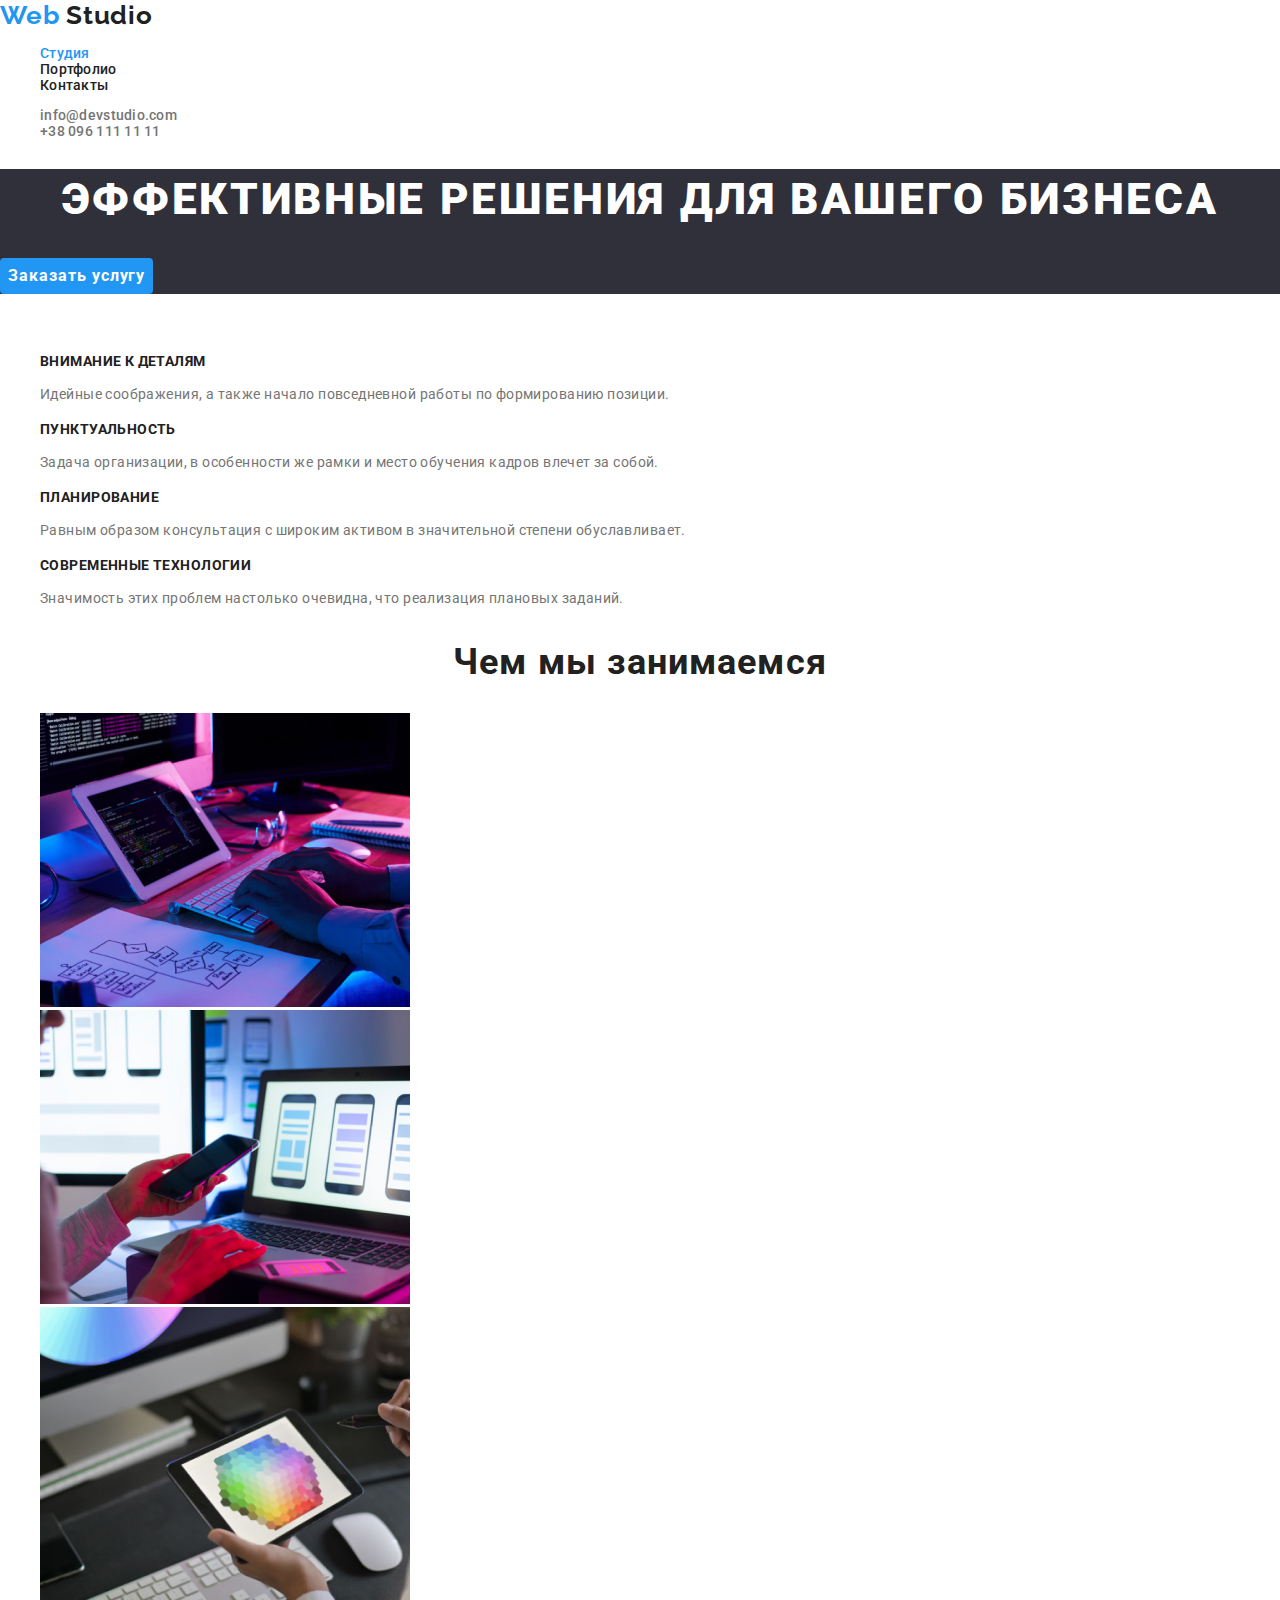
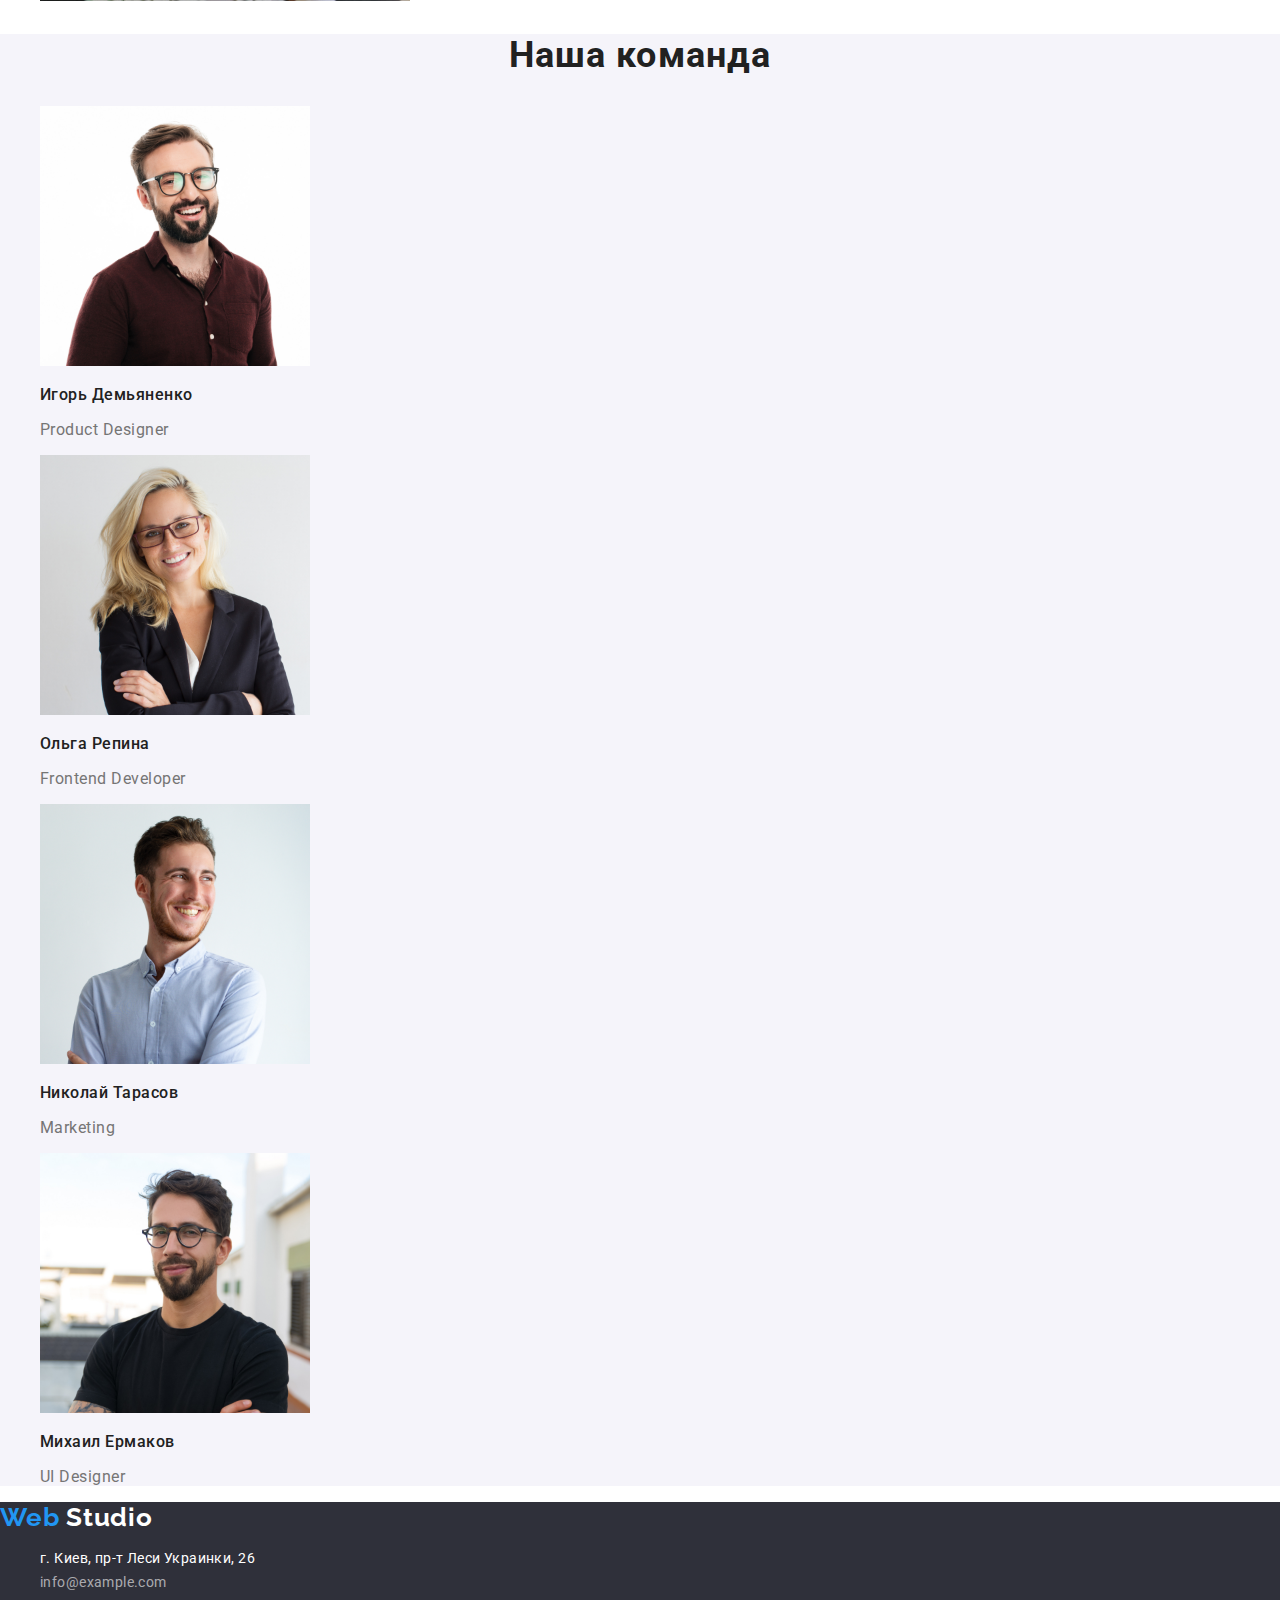
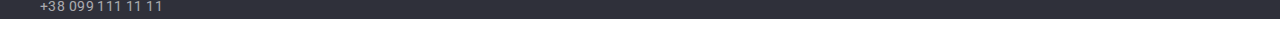
==== index.html @ 41c21199 "moved from hw-02" ====
<!DOCTYPE html>
<html lang="ru">
  <head>
    <meta charset="UTF-8" />
    <meta name="viewport" content="width=device-width, initial-scale=1.0" />
    <title>Web Studio</title>
    <link rel="preconnect" href="https://fonts.gstatic.com" />
    <link
      href="https://fonts.googleapis.com/css2?family=Raleway:wght@700&family=Roboto:wght@400;500;700;900&display=swap"
      rel="stylesheet"
    />
    <link rel="stylesheet" href="./css/modern-normalize.css" />
    <link rel="stylesheet" href="./css/styles.css" />
  </head>
  <body>
    <header class="header">
      <nav class="navigation">
        <a class="header-logo-link" href="./"><span lang="en" class="logo-decoration">Web</span> Studio</a>
        <ul class="header-nav-list list-customization">
          <li class="header-nav-point"><a class="header-nav-link page" href="">Студия</a></li>
          <li class="header-nav-point">
            <a class="header-nav-link" href="./portfolio.html">Портфолио</a>
          </li>
          <li class="header-nav-point"><a class="header-nav-link" href="">Контакты</a></li>
        </ul>
      </nav>
      <ul class="contacts list-customization">
        <li class="contacts-list">
          <a class="contacts-link" href="mailto:info@devstudio.com">info@devstudio.com</a>
        </li>
        <li class="contacts-list">
          <a class="contacts-link" href="tel:+380961111111">+38 096 111 11 11</a>
        </li>
      </ul>
    </header>

    <main>
      <!--наш герой-->
      <section class="hero">
        <h1 class="hero-title">Эффективные решения для вашего бизнеса</h1>
        <button class="btn" type="button">Заказать услугу</button>
      </section>
      <section class="advantages">
        <h2 class="hidden-title">Наши преимущества</h2>
        <ul class="advantages-list list-customization">
          <li class="advantages-list-point">
            <h3 class="advantages-list-title">Внимание к деталям</h3>
            <p class="advantages-list-text">
              Идейные соображения, а также начало повседневной работы по формированию позиции.
            </p>
          </li>
          <li class="advantages-list-point">
            <h3 class="advantages-list-title">Пунктуальность</h3>
            <p class="advantages-list-text">
              Задача организации, в особенности же рамки и место обучения кадров влечет за собой.
            </p>
          </li>
          <li class="advantages-list-point">
            <h3 class="advantages-list-title">Планирование</h3>
            <p class="advantages-list-text">
              Равным образом консультация с широким активом в значительной степени обуславливает.
            </p>
          </li>
          <li class="advantages-list-point">
            <h3 class="advantages-list-title">Современные технологии</h3>
            <p class="advantages-list-text">
              Значимость этих проблем настолько очевидна, что реализация плановых заданий.
            </p>
          </li>
        </ul>
      </section>
      <section class="services">
        <h2 class="services-title">Чем мы занимаемся</h2>
        <ul class="services-list list-customization">
          <li class="services-list-point">
            <img
              class="services-list-img"
              src="./img/section1/img1.jpg"
              alt="Набирает код на клавиатуре"
              width="370"
              height="294"
            />
          </li>
          <li class="services-list-point">
            <img
              class="services-list-img"
              src="./img/section1/img2.jpg"
              alt="Работа над интерфейсом приложения"
              width="370"
              height="294"
            />
          </li>
          <li class="services-list-point">
            <img
              class="services-list-img"
              src="./img/section1/img3.jpg"
              alt="Подбирает оттенок"
              width="370"
              height="294"
            />
          </li>
        </ul>
      </section>
      <section class="team">
        <h2 class="team-title">Наша команда</h2>
        <ul class="team-list list-customization">
          <li class="team-list-point">
            <img
              class="team-list-img"
              src="./img/workers/img1.jpg"
              alt="фото дизайнера"
              width="270"
              height="260"
            />
            <h3 class="team-list-title">Игорь Демьяненко</h3>
            <p class="team-list-description" lang="en">Product Designer</p>
          </li>
          <li class="team-list-point">
            <img
              class="team-list-img"
              src="./img/workers/img2.jpg"
              alt="фото разработчика"
              width="270"
              height="260"
            />
            <h3 class="team-list-title">Ольга Репина</h3>
            <p class="team-list-description" lang="en">Frontend Developer</p>
          </li>
          <li class="team-list-point">
            <img
              class="team-list-img"
              src="./img/workers/img3.jpg"
              alt="фото маркетолога"
              width="270"
              height="260"
            />
            <h3 class="team-list-title">Николай Тарасов</h3>
            <p class="team-list-description" lang="en">Marketing</p>
          </li>
          <li class="team-list-point">
            <img
              class="team-list-img"
              src="./img/workers/img4.jpg"
              alt="фото дизайнера"
              width="270"
              height="260"
            />
            <h3 class="team-list-title">Михаил Ермаков</h3>
            <p class="team-list-description" lang="en">UI Designer</p>
          </li>
        </ul>
      </section>
    </main>

    <footer class="footer">
      <a class="footer-logo-link" href="./"><span lang="en" class="logo-decoration">Web</span> Studio</a>
      <address class="footer-contacts">
        <ul class="footer-contacts-list list-customization">
          <li class="footer-contacts-list-point">
            <a
              class="footer-contacts-link-address"
              href="https://goo.gl/maps/Q6uRzFfssZwTeoqv6"
              target="_blank"
              rel="noopener noreferrer"
              >г. Киев, пр-т Леси Украинки, 26</a
            >
          </li>
          <li class="footer-contacts-list-point">
            <a class="footer-contacts-link" href="mailto:info@example.com">info@example.com</a>
          </li>
          <li class="footer-contacts-list-point">
            <a class="footer-contacts-link" href="tel:+380961111111">+38 099 111 11 11</a>
          </li>
        </ul>
      </address>
    </footer>
  </body>
</html>
---- css/styles.css ----
:root {
  --main-text-color: #757575;
  --accent-color-blue: #2196f3;
  --text-white-color: #ffffff;
  --color-head-link-title: #212121;
  /*--background-page: #e5e5e5;*/
  --hero-background-color: #2f303a;
  --background-grey-color: #f5f4fa;
  --footer-link-color: rgba(255, 255, 255, 0.6);

  --text-main-font: Roboto, sans-serif;
  --text-logo-font: Raleway, sans-serif;
}

body {
  font-family: var(--text-main-font);
  font-weight: 400;
  font-size: 14px;
}

/*     header     */

.header-logo-link {
  color: var(--color-head-link-title);
  font-family: var(--text-logo-font);
  font-style: normal;
  font-weight: 700;
  font-size: 26px;
  line-height: 1.192;
  letter-spacing: 0.03em;

  text-decoration: none;
}

.logo-decoration {
  color: var(--accent-color-blue);
}

/*.header-nav-list,
.contacts-list,
.advantages-list,
.services-list,
.team-list,
.footer-contacts-list,
.portfolio-nav-list,
.work-examples*/
.list-customization {
  list-style: none;
}

.header-nav-link {
  color: var(--color-head-link-title);
  text-decoration: none;
  font-weight: 500;
  line-height: 1.143;
  letter-spacing: 0.02em;
}

.header-nav-link:hover,
.header-nav-link:focus,
.contacts-link:hover,
.contacts-link:focus {
  color: var(--accent-color-blue);
}

.header-nav-link.page {
  color: var(--accent-color-blue);
}

.contacts-link {
  color: var(--main-text-color);
  font-weight: 500;
  line-height: 1.143;
  letter-spacing: 0.02em;
  text-decoration: none;
}

/*    end header    */

/*     HERO   */

.hero {
  background-color: var(--hero-background-color);
}

.hero-title {
  color: var(--text-white-color);
  font-weight: 900;
  font-size: 44px;
  line-height: 1.364;
  text-align: center;
  letter-spacing: 0.06em;
  text-transform: uppercase;
}

.btn {
  color: var(--text-white-color);
  background-color: var(--accent-color-blue);
  font-family: var(--text-main-font);
  font-weight: 700;
  font-size: 16px;
  line-height: 1.875;
  cursor: pointer;
  letter-spacing: 0.06em;
  border: 2px solid var(--accent-color-blue);
  border-radius: 4px;
}

/*     END HERO     */

/*  Наши преимущества  */

/*dorabotaju*/
.hidden-title {
  visibility: hidden;
}

.advantages-list-title {
  font-weight: 700;
  font-size: 14px;
  line-height: 1.143;
  letter-spacing: 0.03em;
  text-transform: uppercase;
  color: var(--color-head-link-title);
}

.advantages-list-text {
  line-height: 1.714;
  letter-spacing: 0.03em;

  color: var(--main-text-color);
}

/*  END Наши преимущества  */

/*   services    */

.services-title,
.team-title {
  font-weight: 700;
  font-size: 36px;
  line-height: 1.167;
  text-align: center;
  letter-spacing: 0.03em;

  color: var(--color-head-link-title);
}

/*   services    */
/*       TEAM      */

.team {
  background-color: var(--background-grey-color);
}
.team-list-title {
  font-weight: 500;
  font-size: 16px;
  line-height: 1.188;
  /*text-align: center;*/
  letter-spacing: 0.03em;

  color: var(--color-head-link-title);
}

.team-list-description {
  font-size: 16px;
  line-height: 1.188;
  /* text-align: center; */
  letter-spacing: 0.03em;

  color: var(--main-text-color);
}

/*       END TEAM      */

/*     FOOTER    */

.footer {
  background-color: var(--hero-background-color);
}

.footer-logo-link {
  color: var(--text-white-color);
  font-family: var(--text-logo-font);
  font-weight: 700;
  font-size: 26px;
  line-height: 1.192;
  letter-spacing: 0.03em;

  text-decoration: none;
}

.footer-contacts-link {
  font-style: normal;
  line-height: 1.714;
  letter-spacing: 0.03em;
  color: var(--footer-link-color);
  text-decoration: none;
}

.footer-contacts-link-address {
  font-style: normal;
  line-height: 1.714;
  letter-spacing: 0.03em;

  color: var(--text-white-color);
  text-decoration: none;
}

/*     END FOOTER      */

/*     PORFOLIO     */

.btn-portfolio {
  font-weight: 500;
  font-size: 16px;
  line-height: 1.625;
  text-align: center;
  letter-spacing: 0.03em;

  color: var(--color-head-link-title);
  background: var(--background-grey-color);
  border: 2px solid var(--background-grey-color);
  border-radius: 4px;
  cursor: pointer;
}
.btn-portfolio:focus,
.btn-portfolio:hover {
  color: var(--text-white-color);
  background-color: var(--accent-color-blue);
  border: 2px solid var(--accent-color-blue);
  border-radius: 4px;
}
/*    WORK EXAMPLES    */

.work-examples-img {
  width: 370px;
  height: 294px;
}
.work-examples-link {
  text-decoration: none;
}

.work-examples-title {
  font-weight: 700;
  font-size: 18px;
  line-height: 2;
  letter-spacing: 0.06em;
  color: var(--color-head-link-title);
}

.work-examples-description {
  font-size: 16px;
  line-height: 1.875;
  color: var(--main-text-color);
}

/*    END WORK EXAMPLES    */

/*      END PORTFOLIO     */
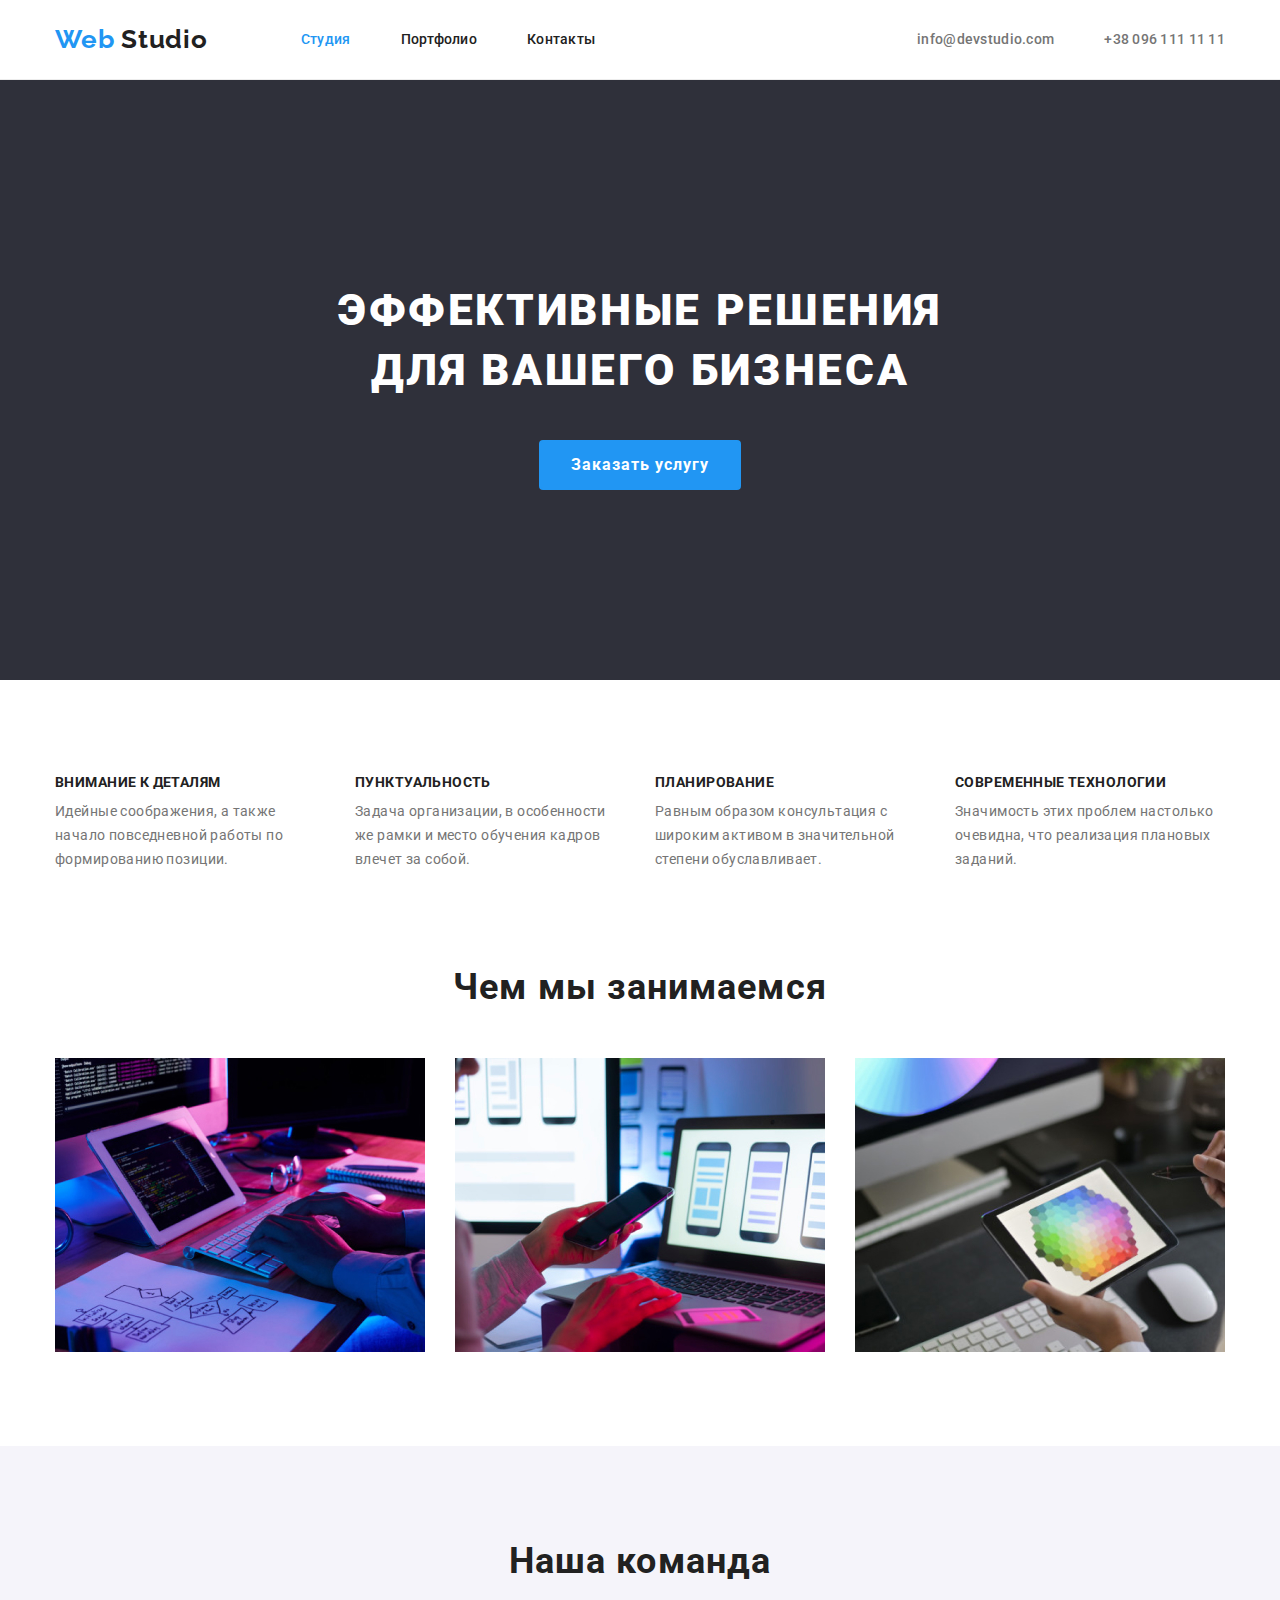
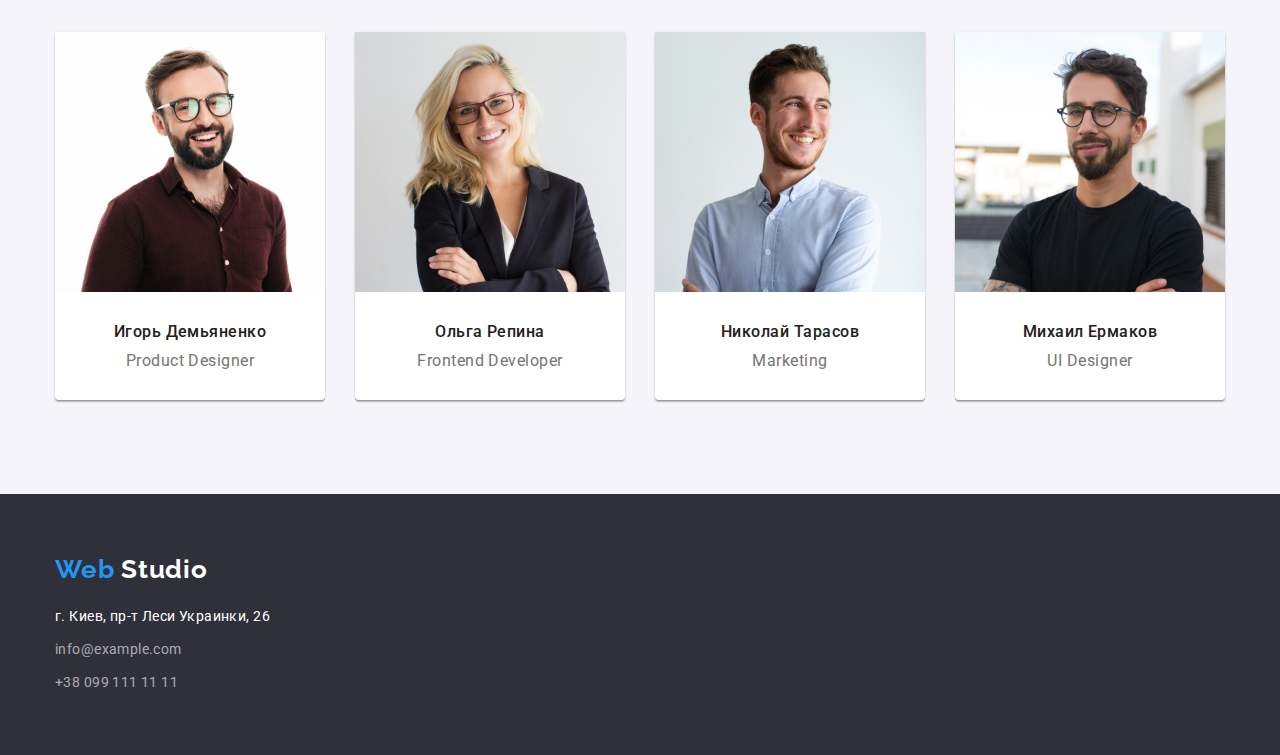
==== commit f967e495: "HW-03" ====
--- a/index.html
+++ b/index.html
@@ -14,165 +14,197 @@
   </head>
   <body>
     <header class="header">
-      <nav class="navigation">
-        <a class="header-logo-link" href="./"><span lang="en" class="logo-decoration">Web</span> Studio</a>
-        <ul class="header-nav-list list-customization">
-          <li class="header-nav-point"><a class="header-nav-link page" href="">Студия</a></li>
-          <li class="header-nav-point">
-            <a class="header-nav-link" href="./portfolio.html">Портфолио</a>
+      <div class="header-container container">
+        <nav class="navigation">
+          <a class="header-logo-link link-customization" href="./"
+            ><span lang="en" class="logo-decoration">Web</span> Studio</a
+          >
+          <ul class="header-nav-list list-customization">
+            <li class="header-nav-list-item">
+              <a class="header-nav-link page link-customization" href="">Студия</a>
+            </li>
+            <li class="header-nav-list-item">
+              <a class="header-nav-link link-customization" href="./portfolio.html">Портфолио</a>
+            </li>
+            <li class="header-nav-list-item">
+              <a class="header-nav-link link-customization" href="">Контакты</a>
+            </li>
+          </ul>
+        </nav>
+        <ul class="contacts-list list-customization">
+          <li class="contacts-item">
+            <a class="contacts-link" href="mailto:info@devstudio.com">info@devstudio.com</a>
           </li>
-          <li class="header-nav-point"><a class="header-nav-link" href="">Контакты</a></li>
+          <li class="contacts-item">
+            <a class="contacts-link" href="tel:+380961111111">+38 096 111 11 11</a>
+          </li>
         </ul>
-      </nav>
-      <ul class="contacts list-customization">
-        <li class="contacts-list">
-          <a class="contacts-link" href="mailto:info@devstudio.com">info@devstudio.com</a>
-        </li>
-        <li class="contacts-list">
-          <a class="contacts-link" href="tel:+380961111111">+38 096 111 11 11</a>
-        </li>
-      </ul>
+      </div>
     </header>
 
     <main>
-      <!--наш герой-->
+      <!--HERO-->
       <section class="hero">
-        <h1 class="hero-title">Эффективные решения для вашего бизнеса</h1>
-        <button class="btn" type="button">Заказать услугу</button>
+        <div class="hero-container">
+          <h1 class="hero-title">Эффективные решения для вашего бизнеса</h1>
+          <button class="btn" type="button">Заказать услугу</button>
+        </div>
       </section>
       <section class="advantages">
-        <h2 class="hidden-title">Наши преимущества</h2>
-        <ul class="advantages-list list-customization">
-          <li class="advantages-list-point">
-            <h3 class="advantages-list-title">Внимание к деталям</h3>
-            <p class="advantages-list-text">
-              Идейные соображения, а также начало повседневной работы по формированию позиции.
-            </p>
-          </li>
-          <li class="advantages-list-point">
-            <h3 class="advantages-list-title">Пунктуальность</h3>
-            <p class="advantages-list-text">
-              Задача организации, в особенности же рамки и место обучения кадров влечет за собой.
-            </p>
-          </li>
-          <li class="advantages-list-point">
-            <h3 class="advantages-list-title">Планирование</h3>
-            <p class="advantages-list-text">
-              Равным образом консультация с широким активом в значительной степени обуславливает.
-            </p>
-          </li>
-          <li class="advantages-list-point">
-            <h3 class="advantages-list-title">Современные технологии</h3>
-            <p class="advantages-list-text">
-              Значимость этих проблем настолько очевидна, что реализация плановых заданий.
-            </p>
-          </li>
-        </ul>
+        <div class="container">
+          <h2 class="hidden-title">Наши преимущества</h2>
+          <ul class="advantages-list list-customization">
+            <li class="advantages-list-item">
+              <h3 class="advantages-list-title">Внимание к деталям</h3>
+              <p class="advantages-list-text">
+                Идейные соображения, а также начало повседневной работы по формированию позиции.
+              </p>
+            </li>
+            <li class="advantages-list-item">
+              <h3 class="advantages-list-title">Пунктуальность</h3>
+              <p class="advantages-list-text">
+                Задача организации, в особенности же рамки и место обучения кадров влечет за собой.
+              </p>
+            </li>
+            <li class="advantages-list-item">
+              <h3 class="advantages-list-title">Планирование</h3>
+              <p class="advantages-list-text">
+                Равным образом консультация с широким активом в значительной степени обуславливает.
+              </p>
+            </li>
+            <li class="advantages-list-item">
+              <h3 class="advantages-list-title">Современные технологии</h3>
+              <p class="advantages-list-text">
+                Значимость этих проблем настолько очевидна, что реализация плановых заданий.
+              </p>
+            </li>
+          </ul>
+        </div>
       </section>
       <section class="services">
-        <h2 class="services-title">Чем мы занимаемся</h2>
-        <ul class="services-list list-customization">
-          <li class="services-list-point">
-            <img
-              class="services-list-img"
-              src="./img/section1/img1.jpg"
-              alt="Набирает код на клавиатуре"
-              width="370"
-              height="294"
-            />
-          </li>
-          <li class="services-list-point">
-            <img
-              class="services-list-img"
-              src="./img/section1/img2.jpg"
-              alt="Работа над интерфейсом приложения"
-              width="370"
-              height="294"
-            />
-          </li>
-          <li class="services-list-point">
-            <img
-              class="services-list-img"
-              src="./img/section1/img3.jpg"
-              alt="Подбирает оттенок"
-              width="370"
-              height="294"
-            />
-          </li>
-        </ul>
+        <div class="container">
+          <h2 class="services-title">Чем мы занимаемся</h2>
+          <ul class="services-list list-customization">
+            <li class="services-list-item">
+              <img
+                class="services-list-img"
+                src="./img/section1/img1.jpg"
+                alt="Набирает код на клавиатуре"
+                width="370"
+                height="294"
+              />
+            </li>
+            <li class="services-list-item">
+              <img
+                class="services-list-img"
+                src="./img/section1/img2.jpg"
+                alt="Работа над интерфейсом приложения"
+                width="370"
+                height="294"
+              />
+            </li>
+            <li class="services-list-item">
+              <img
+                class="services-list-img"
+                src="./img/section1/img3.jpg"
+                alt="Подбирает оттенок"
+                width="370"
+                height="294"
+              />
+            </li>
+          </ul>
+        </div>
       </section>
       <section class="team">
-        <h2 class="team-title">Наша команда</h2>
-        <ul class="team-list list-customization">
-          <li class="team-list-point">
-            <img
-              class="team-list-img"
-              src="./img/workers/img1.jpg"
-              alt="фото дизайнера"
-              width="270"
-              height="260"
-            />
-            <h3 class="team-list-title">Игорь Демьяненко</h3>
-            <p class="team-list-description" lang="en">Product Designer</p>
-          </li>
-          <li class="team-list-point">
-            <img
-              class="team-list-img"
-              src="./img/workers/img2.jpg"
-              alt="фото разработчика"
-              width="270"
-              height="260"
-            />
-            <h3 class="team-list-title">Ольга Репина</h3>
-            <p class="team-list-description" lang="en">Frontend Developer</p>
-          </li>
-          <li class="team-list-point">
-            <img
-              class="team-list-img"
-              src="./img/workers/img3.jpg"
-              alt="фото маркетолога"
-              width="270"
-              height="260"
-            />
-            <h3 class="team-list-title">Николай Тарасов</h3>
-            <p class="team-list-description" lang="en">Marketing</p>
-          </li>
-          <li class="team-list-point">
-            <img
-              class="team-list-img"
-              src="./img/workers/img4.jpg"
-              alt="фото дизайнера"
-              width="270"
-              height="260"
-            />
-            <h3 class="team-list-title">Михаил Ермаков</h3>
-            <p class="team-list-description" lang="en">UI Designer</p>
-          </li>
-        </ul>
+        <div class="container">
+          <h2 class="team-title">Наша команда</h2>
+          <ul class="team-list list-customization">
+            <li class="team-list-item">
+              <img
+                class="team-list-img"
+                src="./img/workers/img1.jpg"
+                alt="фото дизайнера"
+                width="270"
+                height="260"
+              />
+              <div class="team-description">
+                <h3 class="team-list-title">Игорь Демьяненко</h3>
+                <p class="team-list-text" lang="en">Product Designer</p>
+              </div>
+            </li>
+            <li class="team-list-item">
+              <img
+                class="team-list-img"
+                src="./img/workers/img2.jpg"
+                alt="фото разработчика"
+                width="270"
+                height="260"
+              />
+              <div class="team-description">
+                <h3 class="team-list-title">Ольга Репина</h3>
+                <p class="team-list-text" lang="en">Frontend Developer</p>
+              </div>
+            </li>
+            <li class="team-list-item">
+              <img
+                class="team-list-img"
+                src="./img/workers/img3.jpg"
+                alt="фото маркетолога"
+                width="270"
+                height="260"
+              />
+              <div class="team-description">
+                <h3 class="team-list-title">Николай Тарасов</h3>
+                <p class="team-list-text" lang="en">Marketing</p>
+              </div>
+            </li>
+            <li class="team-list-item">
+              <img
+                class="team-list-img"
+                src="./img/workers/img4.jpg"
+                alt="фото дизайнера"
+                width="270"
+                height="260"
+              />
+              <div class="team-description">
+                <h3 class="team-list-title">Михаил Ермаков</h3>
+                <p class="team-list-text" lang="en">UI Designer</p>
+              </div>
+            </li>
+          </ul>
+        </div>
       </section>
     </main>
 
     <footer class="footer">
-      <a class="footer-logo-link" href="./"><span lang="en" class="logo-decoration">Web</span> Studio</a>
-      <address class="footer-contacts">
-        <ul class="footer-contacts-list list-customization">
-          <li class="footer-contacts-list-point">
-            <a
-              class="footer-contacts-link-address"
-              href="https://goo.gl/maps/Q6uRzFfssZwTeoqv6"
-              target="_blank"
-              rel="noopener noreferrer"
-              >г. Киев, пр-т Леси Украинки, 26</a
-            >
-          </li>
-          <li class="footer-contacts-list-point">
-            <a class="footer-contacts-link" href="mailto:info@example.com">info@example.com</a>
-          </li>
-          <li class="footer-contacts-list-point">
-            <a class="footer-contacts-link" href="tel:+380961111111">+38 099 111 11 11</a>
-          </li>
-        </ul>
-      </address>
+      <div class="container">
+        <a class="footer-logo-link link-customization" href="./"
+          ><span lang="en" class="logo-decoration">Web</span> Studio</a
+        >
+        <address class="footer-contacts">
+          <ul class="footer-contacts-list list-customization">
+            <li class="footer-contacts-list-item">
+              <a
+                class="footer-contacts-link-address link-customization"
+                href="https://goo.gl/maps/Q6uRzFfssZwTeoqv6"
+                target="_blank"
+                rel="noopener noreferrer"
+                >г. Киев, пр-т Леси Украинки, 26</a
+              >
+            </li>
+            <li class="footer-contacts-list-item">
+              <a class="footer-contacts-link link-customization" href="mailto:info@example.com"
+                >info@example.com</a
+              >
+            </li>
+            <li class="footer-contacts-list-item">
+              <a class="footer-contacts-link link-customization" href="tel:+380961111111"
+                >+38 099 111 11 11</a
+              >
+            </li>
+          </ul>
+        </address>
+      </div>
     </footer>
   </body>
 </html>
--- a/css/styles.css
+++ b/css/styles.css
@@ -3,7 +3,7 @@
   --accent-color-blue: #2196f3;
   --text-white-color: #ffffff;
   --color-head-link-title: #212121;
-  /*--background-page: #e5e5e5;*/
+  --border-header: #ececec;
   --hero-background-color: #2f303a;
   --background-grey-color: #f5f4fa;
   --footer-link-color: rgba(255, 255, 255, 0.6);
@@ -18,39 +18,83 @@
   font-size: 14px;
 }
 
-/*     header     */
+h1,
+h2,
+h3,
+p {
+  margin: 0;
+}
+
+img {
+  display: block;
+}
+
+.list-customization {
+  list-style: none;
+  margin: 0;
+  padding: 0;
+}
+
+.link-customization {
+  text-decoration: none;
+}
+
+.container {
+  width: 1200px;
+  margin-left: auto;
+  margin-right: auto;
+  padding-left: 15px;
+  padding-right: 15px;
+}
+
+/* ============ HEADER ============ */
+.header {
+  height: 80px;
+  max-width: 1600px;
+  border-bottom: 1px solid var(--border-header);
+}
+
+.header-container {
+  display: flex;
+  align-items: center;
+
+  height: 79px;
+}
+
+.navigation {
+  display: flex;
+  align-items: center;
+}
 
 .header-logo-link {
+  /*display: inline-block;
+  padding-top: 24px;
+  padding-bottom: 25px;*/
+
   color: var(--color-head-link-title);
   font-family: var(--text-logo-font);
   font-style: normal;
   font-weight: 700;
   font-size: 26px;
-  line-height: 1.192;
-  letter-spacing: 0.03em;
-
-  text-decoration: none;
+  line-height: 1.1925;
+  letter-spacing: 0.03em;
 }
 
 .logo-decoration {
   color: var(--accent-color-blue);
 }
 
-/*.header-nav-list,
-.contacts-list,
-.advantages-list,
-.services-list,
-.team-list,
-.footer-contacts-list,
-.portfolio-nav-list,
-.work-examples*/
-.list-customization {
-  list-style: none;
+.header-nav-list {
+  display: flex;
+  margin-left: 93px;
+}
+
+.header-nav-list-item:not(:last-child) {
+  margin-right: 50px;
 }
 
 .header-nav-link {
   color: var(--color-head-link-title);
-  text-decoration: none;
   font-weight: 500;
   line-height: 1.143;
   letter-spacing: 0.02em;
@@ -65,6 +109,15 @@
 
 .header-nav-link.page {
   color: var(--accent-color-blue);
+}
+
+.contacts-list {
+  display: flex;
+  margin-left: auto;
+}
+
+.contacts-item:not(:last-child) {
+  margin-right: 50px;
 }
 
 .contacts-link {
@@ -75,15 +128,27 @@
   text-decoration: none;
 }
 
-/*    end header    */
-
-/*     HERO   */
+/* ============ END HEADER ============ */
+
+/* ============ HERO ============ */
 
 .hero {
+  max-width: 1600px;
+  height: 600px;
   background-color: var(--hero-background-color);
 }
 
+.hero-container {
+  padding-top: 200px;
+  padding-bottom: 200px;
+}
+
 .hero-title {
+  max-width: 695px;
+  margin-right: auto;
+  margin-left: auto;
+  margin-bottom: 40px;
+
   color: var(--text-white-color);
   font-weight: 900;
   font-size: 44px;
@@ -94,6 +159,12 @@
 }
 
 .btn {
+  display: block;
+  margin-left: auto;
+  margin-right: auto;
+  min-width: 200px;
+  padding: 8px 30px;
+
   color: var(--text-white-color);
   background-color: var(--accent-color-blue);
   font-family: var(--text-main-font);
@@ -106,16 +177,37 @@
   border-radius: 4px;
 }
 
-/*     END HERO     */
-
-/*  Наши преимущества  */
-
-/*dorabotaju*/
+/* ============ END HERO ============ */
+
+/* ============ ADVANTAGES ============ */
+
+.advantages {
+  max-width: 1600px;
+  padding-top: 84px; /*+ скрытый заголовок 10px=94px, как в макете*/
+  padding-bottom: 94px;
+}
+
 .hidden-title {
   visibility: hidden;
+  font-size: 10px;
+  line-height: 1;
+}
+
+.advantages-list {
+  display: flex;
+}
+
+.advantages-list-item {
+  max-width: 270px;
+}
+
+.advantages-list-item:not(:last-child) {
+  margin-right: 30px;
 }
 
 .advantages-list-title {
+  margin-bottom: 10px;
+
   font-weight: 700;
   font-size: 14px;
   line-height: 1.143;
@@ -131,12 +223,18 @@
   color: var(--main-text-color);
 }
 
-/*  END Наши преимущества  */
-
-/*   services    */
+/* ============ END ADVANTAGES ============ */
+
+/* ============ SERVICES ============ */
+.services {
+  max-width: 1600px;
+  padding-bottom: 94px;
+}
 
 .services-title,
 .team-title {
+  margin-bottom: 50px;
+
   font-weight: 700;
   font-size: 36px;
   line-height: 1.167;
@@ -146,48 +244,87 @@
   color: var(--color-head-link-title);
 }
 
-/*   services    */
-/*       TEAM      */
+.services-list {
+  display: flex;
+}
+
+.services-list-item:not(:last-child) {
+  margin-right: 30px;
+}
+
+/* ============ END SERVICES ============ */
+/* ============ TEAM ============ */
 
 .team {
+  padding-top: 94px;
+  padding-bottom: 94px;
   background-color: var(--background-grey-color);
 }
+
+.team-list {
+  display: flex;
+}
+
+.team-list-item {
+  background-color: #ffffff;
+  box-shadow: 0px 1px 3px rgba(0, 0, 0, 0.12), 0px 1px 1px rgba(0, 0, 0, 0.14),
+    0px 2px 1px rgba(0, 0, 0, 0.2);
+  border-radius: 0px 0px 4px 4px;
+}
+
+.team-list-item:not(:last-child) {
+  margin-right: 30px;
+}
+
+.team-description {
+  padding-top: 30px;
+  padding-bottom: 30px;
+}
+
 .team-list-title {
+  margin-bottom: 10px;
   font-weight: 500;
   font-size: 16px;
   line-height: 1.188;
-  /*text-align: center;*/
-  letter-spacing: 0.03em;
-
-  color: var(--color-head-link-title);
-}
-
-.team-list-description {
+  text-align: center;
+  letter-spacing: 0.03em;
+
+  color: var(--color-head-link-title);
+}
+
+.team-list-text {
   font-size: 16px;
   line-height: 1.188;
-  /* text-align: center; */
+  text-align: center;
   letter-spacing: 0.03em;
 
   color: var(--main-text-color);
 }
 
-/*       END TEAM      */
-
-/*     FOOTER    */
+/* ============ END TEAM ============ */
+
+/* ============ FOOTER ============ */
 
 .footer {
+  max-width: 1600;
+  padding-top: 60px;
+  padding-bottom: 60px;
   background-color: var(--hero-background-color);
 }
 
 .footer-logo-link {
+  display: inline-block;
+  margin-bottom: 20px;
   color: var(--text-white-color);
   font-family: var(--text-logo-font);
   font-weight: 700;
   font-size: 26px;
   line-height: 1.192;
   letter-spacing: 0.03em;
-
-  text-decoration: none;
+}
+
+.footer-contacts-list-item:not(:last-child) {
+  margin-bottom: 9px;
 }
 
 .footer-contacts-link {
@@ -195,7 +332,6 @@
   line-height: 1.714;
   letter-spacing: 0.03em;
   color: var(--footer-link-color);
-  text-decoration: none;
 }
 
 .footer-contacts-link-address {
@@ -204,23 +340,48 @@
   letter-spacing: 0.03em;
 
   color: var(--text-white-color);
-  text-decoration: none;
-}
-
-/*     END FOOTER      */
-
-/*     PORFOLIO     */
+}
+
+/* ============ END FOOTER ============ */
+
+/* ============ PORFOLIO ============ */
+
+.hidden-title.none {
+  display: none;
+}
+
+.portfolio {
+  max-width: 1600px;
+  padding-top: 80px;
+  padding-bottom: 90px;
+}
+/* ============ BUTTON-NAVIGATION ============ */
+.button-navigation {
+  padding-bottom: 50px;
+}
+
+.portfolio-nav-list {
+  display: flex;
+  justify-content: center;
+}
+
+.portfolio-nav-item:not(:last-child) {
+  margin-right: 8px;
+}
 
 .btn-portfolio {
+  display: inline-block;
+  min-width: 73px;
+  padding: 4px 20px;
+
   font-weight: 500;
   font-size: 16px;
   line-height: 1.625;
-  text-align: center;
   letter-spacing: 0.03em;
 
   color: var(--color-head-link-title);
   background: var(--background-grey-color);
-  border: 2px solid var(--background-grey-color);
+  border: 2px solid transparent;
   border-radius: 4px;
   cursor: pointer;
 }
@@ -228,18 +389,33 @@
 .btn-portfolio:hover {
   color: var(--text-white-color);
   background-color: var(--accent-color-blue);
-  border: 2px solid var(--accent-color-blue);
+  border: 2px solid transparent;
   border-radius: 4px;
 }
-/*    WORK EXAMPLES    */
+
+/* ============ END BUTTON-NAVIGATION ============ */
+/* ============ WORK EXAMPLES ============ */
+
+.work-examples-list {
+  margin: -15px;
+  display: flex;
+  flex-wrap: wrap;
+}
+
+.work-examples-item {
+  max-width: 370px;
+  margin: 15px;
+  border: 1px solid #eeeeee;
+}
+
+.img-description {
+  padding: 20px 24px;
+}
 
 .work-examples-img {
   width: 370px;
   height: 294px;
 }
-.work-examples-link {
-  text-decoration: none;
-}
 
 .work-examples-title {
   font-weight: 700;
@@ -249,12 +425,12 @@
   color: var(--color-head-link-title);
 }
 
-.work-examples-description {
+.work-examples-text {
   font-size: 16px;
   line-height: 1.875;
   color: var(--main-text-color);
 }
 
-/*    END WORK EXAMPLES    */
-
-/*      END PORTFOLIO     */
+/* ============ END WORK EXAMPLES ============ */
+
+/* ============ END PORTFOLIO ============ */
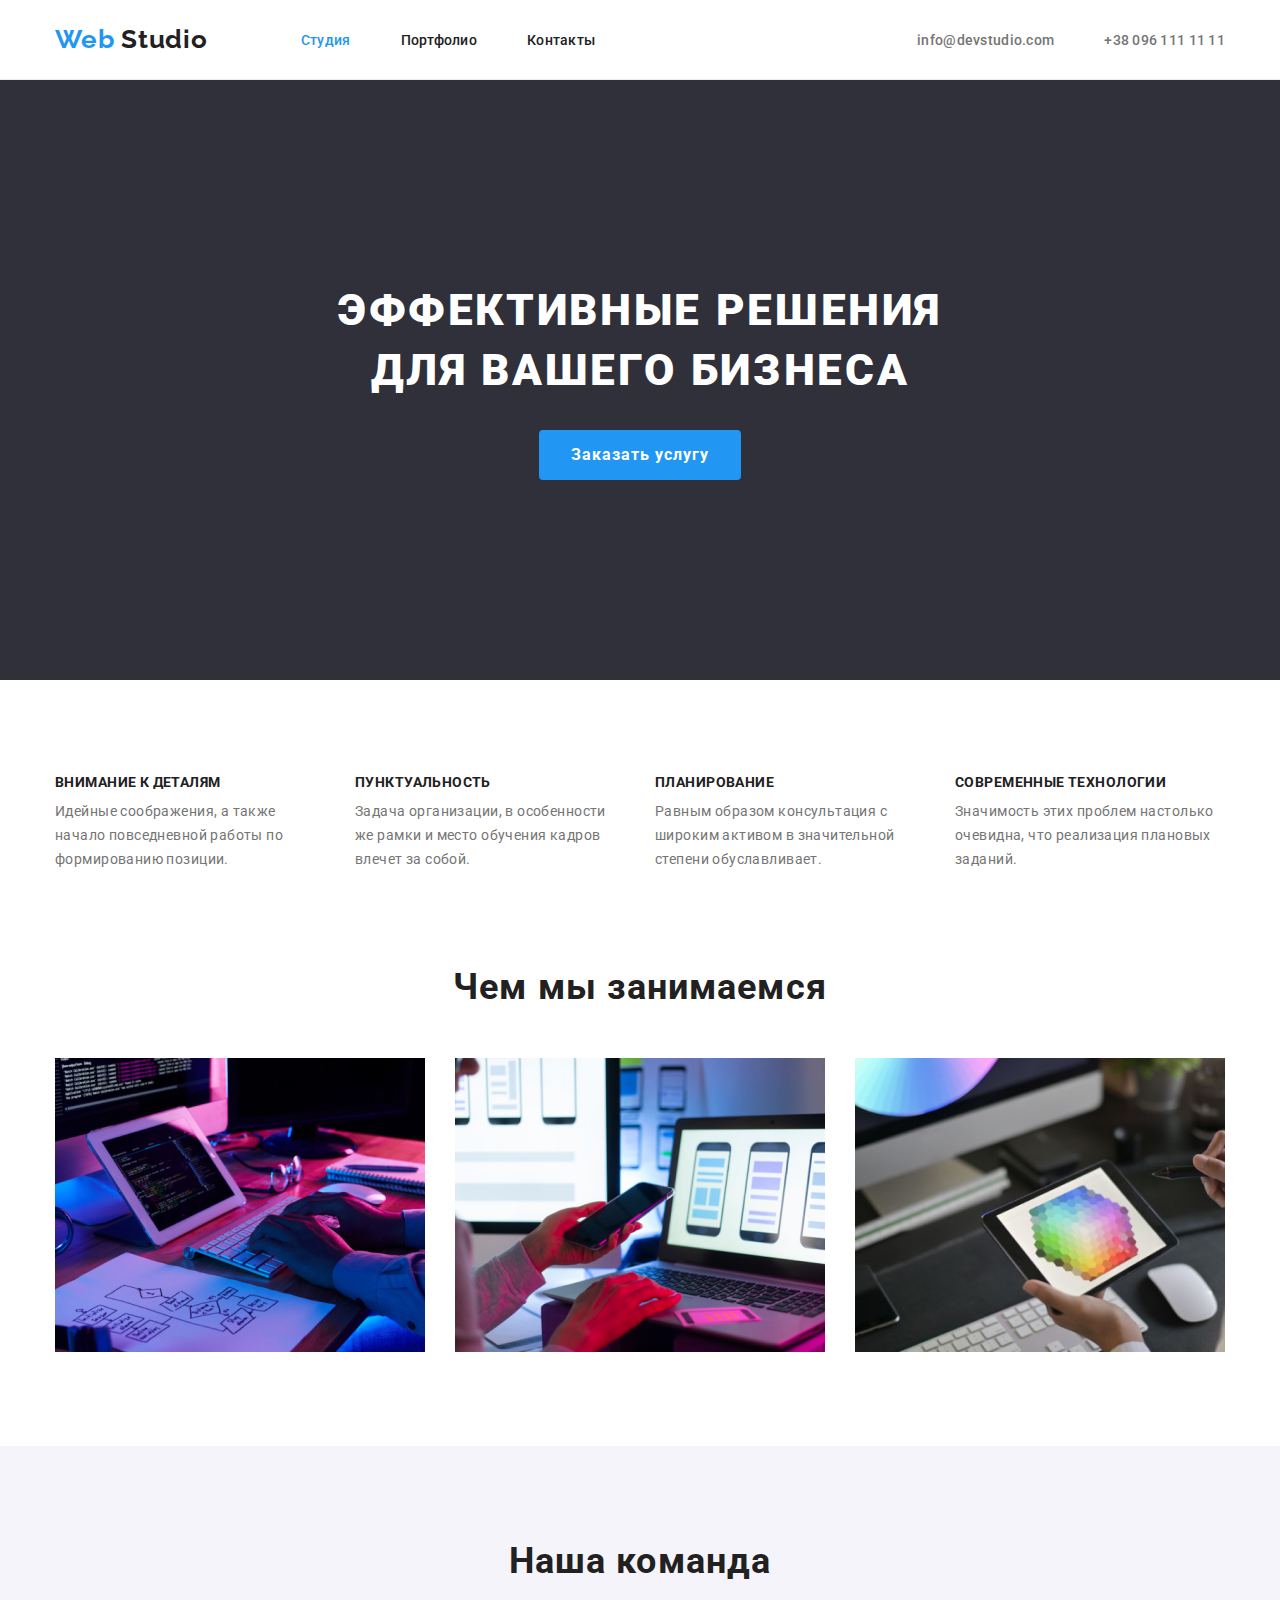
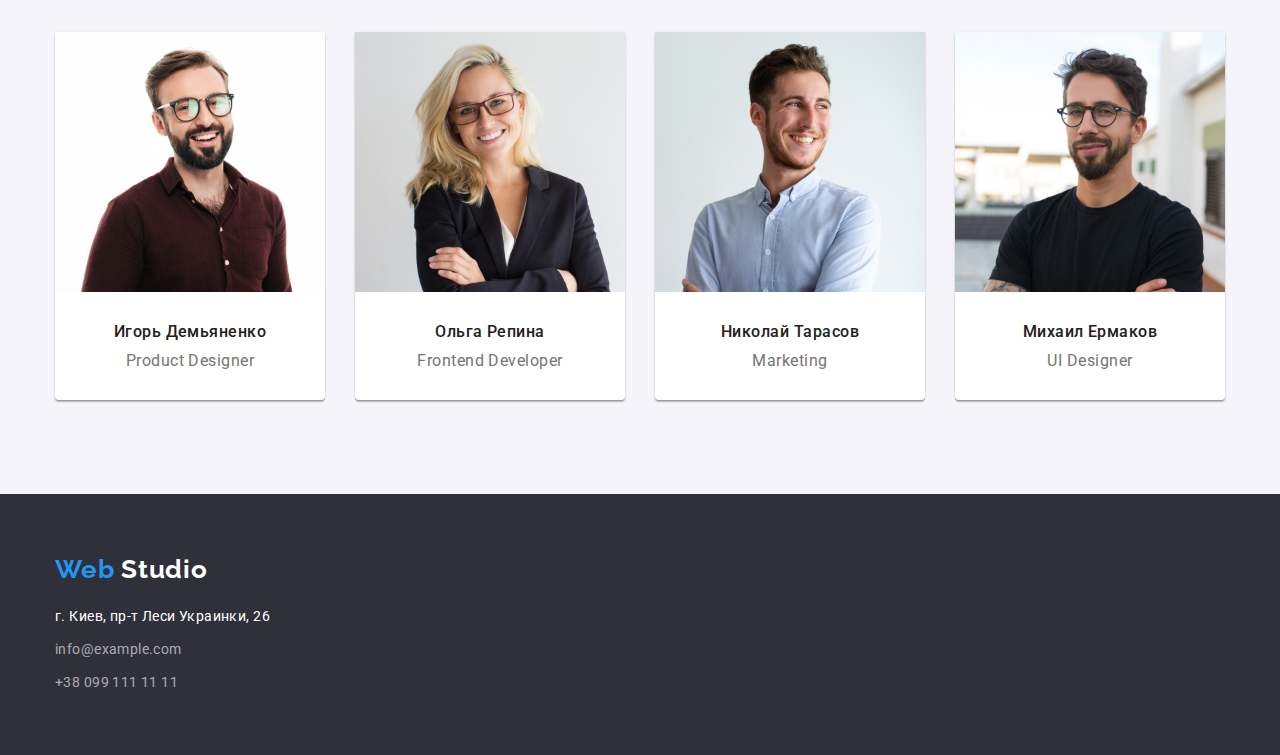
==== commit 2fc74841: "corection" ====
--- a/index.html
+++ b/index.html
@@ -45,7 +45,7 @@
     <main>
       <!--HERO-->
       <section class="hero">
-        <div class="hero-container">
+        <div class="container">
           <h1 class="hero-title">Эффективные решения для вашего бизнеса</h1>
           <button class="btn" type="button">Заказать услугу</button>
         </div>
--- a/css/styles.css
+++ b/css/styles.css
@@ -58,7 +58,7 @@
   display: flex;
   align-items: center;
 
-  height: 79px;
+  /* height: 79px; */
 }
 
 .navigation {
@@ -67,9 +67,9 @@
 }
 
 .header-logo-link {
-  /*display: inline-block;
+  display: inline-block;
   padding-top: 24px;
-  padding-bottom: 25px;*/
+  padding-bottom: 24px;
 
   color: var(--color-head-link-title);
   font-family: var(--text-logo-font);
@@ -94,6 +94,10 @@
 }
 
 .header-nav-link {
+  display: inline-block;
+  padding-top: 32px;
+  padding-bottom: 31px;
+
   color: var(--color-head-link-title);
   font-weight: 500;
   line-height: 1.143;
@@ -121,6 +125,10 @@
 }
 
 .contacts-link {
+  display: inline-block;
+  padding-top: 32px;
+  padding-bottom: 31px;
+
   color: var(--main-text-color);
   font-weight: 500;
   line-height: 1.143;
@@ -133,21 +141,17 @@
 /* ============ HERO ============ */
 
 .hero {
-  max-width: 1600px;
-  height: 600px;
-  background-color: var(--hero-background-color);
-}
-
-.hero-container {
   padding-top: 200px;
   padding-bottom: 200px;
+  max-width: 1600px;
+  background-color: var(--hero-background-color);
 }
 
 .hero-title {
   max-width: 695px;
   margin-right: auto;
   margin-left: auto;
-  margin-bottom: 40px;
+  margin-bottom: 30px;
 
   color: var(--text-white-color);
   font-weight: 900;
@@ -182,7 +186,7 @@
 /* ============ ADVANTAGES ============ */
 
 .advantages {
-  max-width: 1600px;
+  /* max-width: 1600px;*/
   padding-top: 84px; /*+ скрытый заголовок 10px=94px, как в макете*/
   padding-bottom: 94px;
 }
@@ -227,7 +231,6 @@
 
 /* ============ SERVICES ============ */
 .services {
-  max-width: 1600px;
   padding-bottom: 94px;
 }
 
@@ -356,13 +359,11 @@
   padding-bottom: 90px;
 }
 /* ============ BUTTON-NAVIGATION ============ */
-.button-navigation {
-  padding-bottom: 50px;
-}
 
 .portfolio-nav-list {
   display: flex;
   justify-content: center;
+  margin-bottom: 50px;
 }
 
 .portfolio-nav-item:not(:last-child) {
